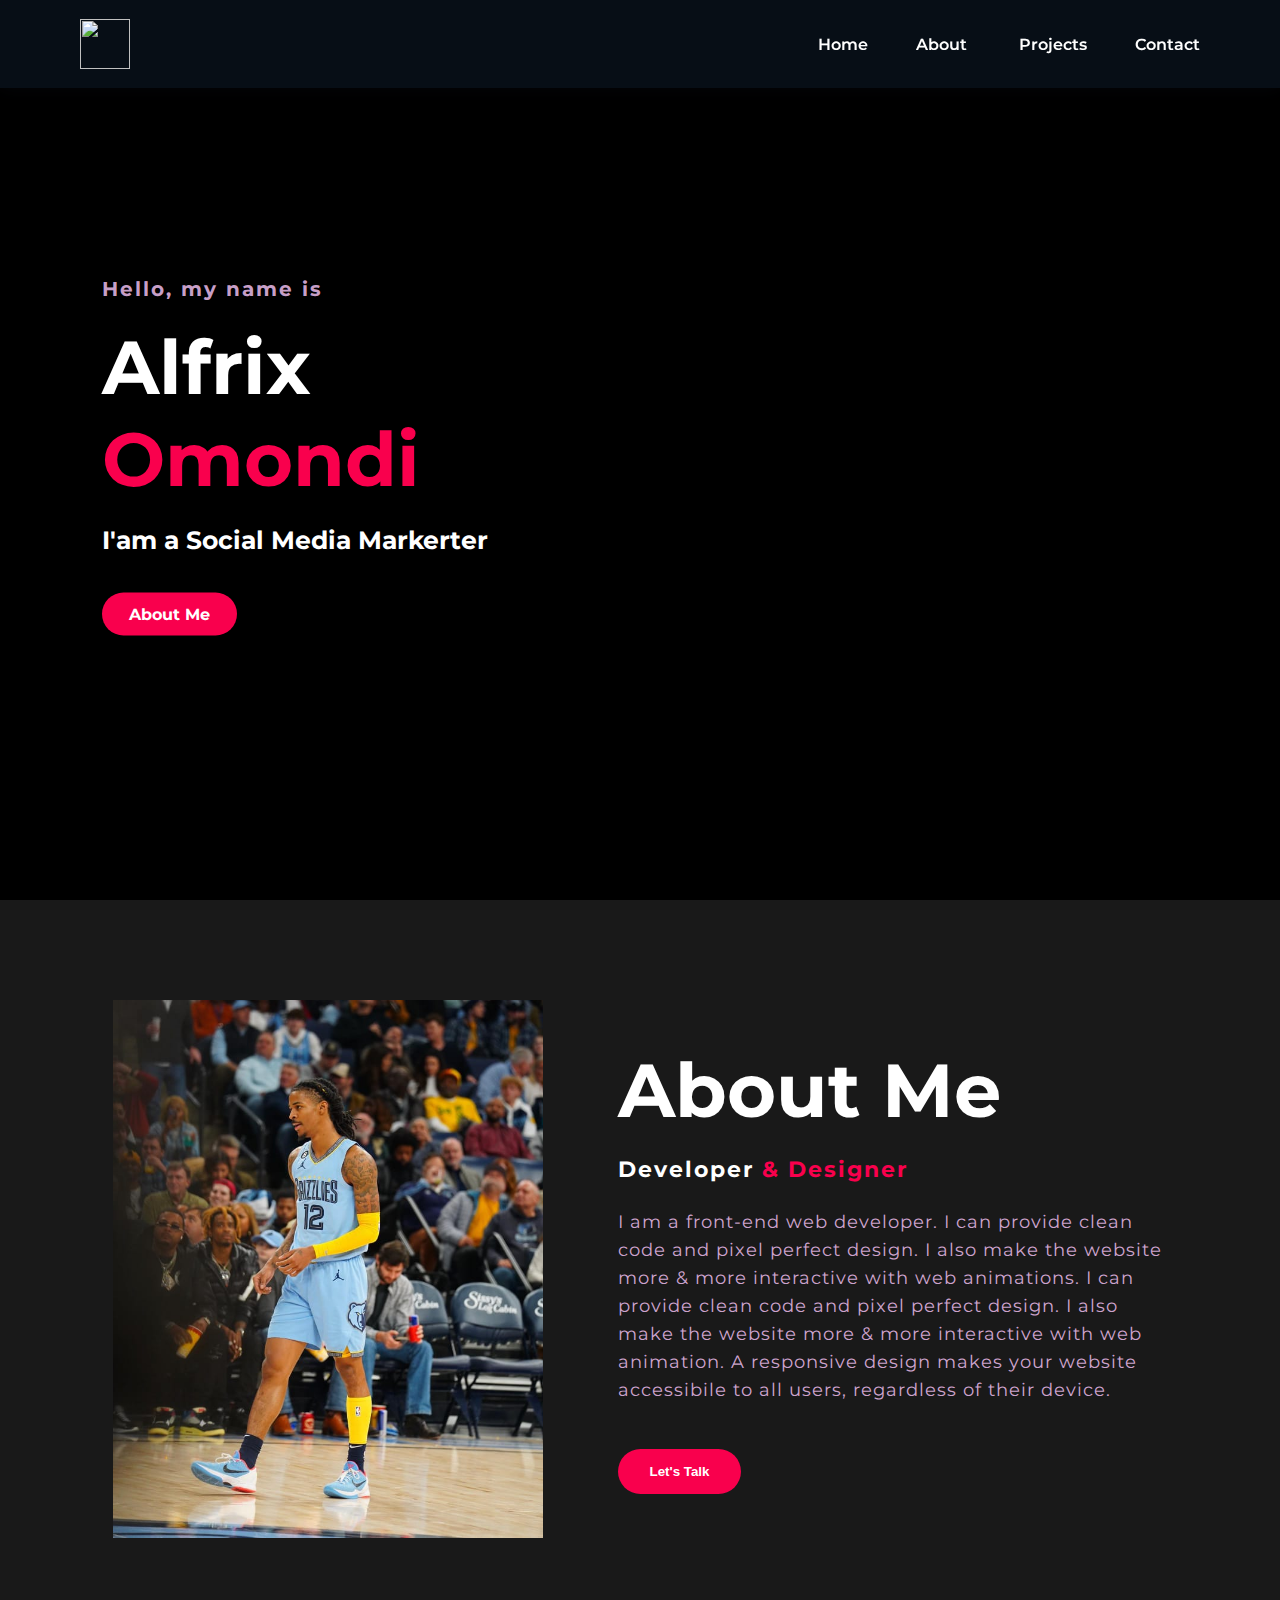
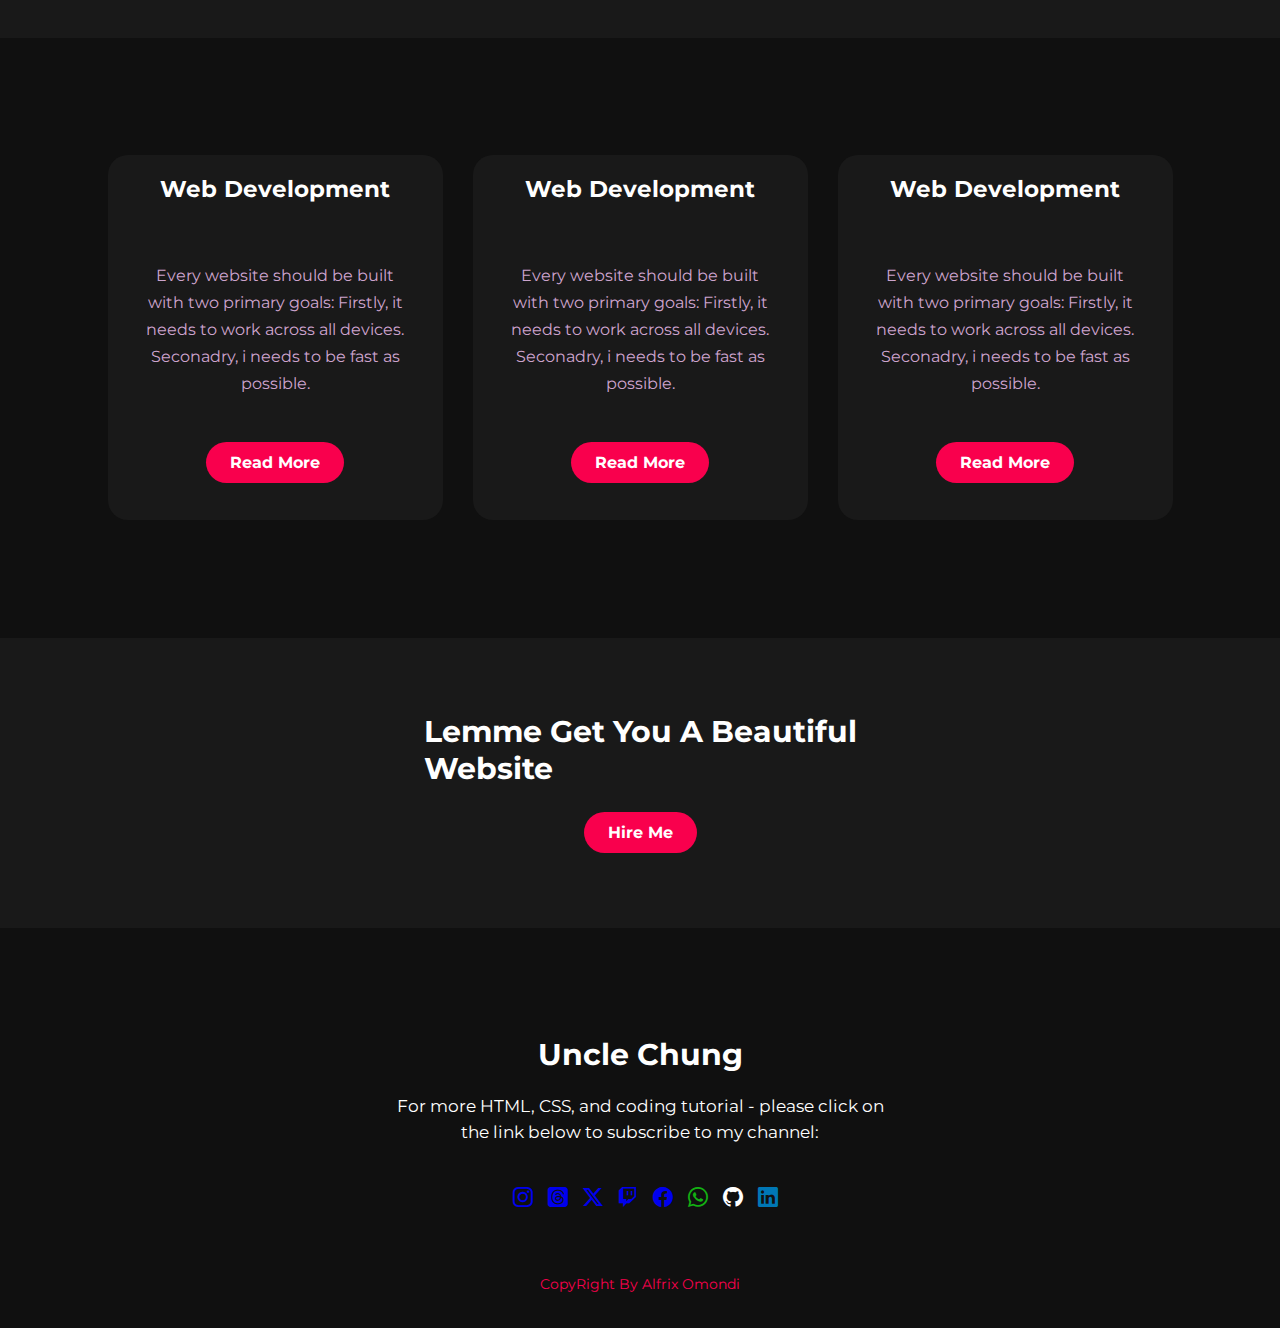
==== index.html @ 29973462 "upt" ====
<!DOCTYPE html>
<html lang="en">
<head>
    <meta charset="UTF-8">
    <meta name="viewport" content="width=device-width, initial-scale=1.0">
    <link rel="icon" type="image/pgn" href="logo2.png">
    <link href="https://cdn.jsdelivr.net/npm/remixicon@3.2.0/fonts/remixicon.css" rel="stylesheet">
    <link rel="stylesheet" href="https://cdn.jsdelivr.net/npm/bootstrap-icons@1.11.1/font/bootstrap-icons.css">
    <link rel="stylesheet" href="assets/css/styles.css">
    <link rel="stylesheet" href="style.css">
    <title>Document</title>
</head>
<body>
    <header class="header">

        <nav class="nav containers">
    
           <div class="nav__data">
              <a href="index.html" class="nav__logo">
                 <img class="logoimg" src="iconlogo.png">
              </a>
              <div class="nav__toggle" id="nav-toggle">
                 <i class="ri-menu-line nav__burger"></i>
                 <i class="ri-close-line nav__close"></i>
              </div>
           </div>
    
           <!--=============== NAV MENU ===============-->
           <div class="nav__menu" id="nav-menu">
              <ul class="nav__list">
                 <li><a href="index.html" class="nav__link">Home</a></li>
                 
                  
                 <!--=============== DROPDOWN 1 ===============-->
                 <li class="dropdown__item">
                    <div class="nav__link">About
                        <i class="ri-arrow-down-s-line dropdown__arrow"></i>
                    </div>
    
                    <ul class="dropdown__menu">
                       <li>
                          <a href="" class="dropdown__link">
                             <i class="ri-pie-chart-line"></i>Services
                          </a>                          
                       </li>
                       </li>
                    </ul>
                 </li>
                
                 <li><a href="project.html" class="nav__link">Projects</a></li>
                <li><a href="contact.html" class="nav__link">Contact</a></li>
              </ul>
           </div>
        </nav>
     </header>

        <div class="hero">
            <div class="content">
                <h4>Hello, my name is</h4>
                <h1>Alfrix<span>&nbsp;<br>Omondi</span></h1>
                <h3>I'am a Social Media Markerter</h3>
                <a href="services.html" class="btn">About Me</a>
            </div>
            </div>
        </div>
 
        <!----About Section Start---->
        <section class="about">
            <div class="main">
            <img src="img/KWTS0998.JPG" />
            <div class="about-text">
                <h2>About Me</h2>
                <h5>Developer <span>& Designer</span></h5>
                <p>
                I am a front-end web developer. I can provide clean code and pixel
                perfect design. I also make the website more & more interactive with
                web animations. I can provide clean code and pixel perfect design. I
                also make the website more & more interactive with web animation. A
                responsive design makes your website accessibile to all users,
                regardless of their device.
                </p>
                <button type="Button">Let's Talk</button>
            </div>
            </div>
        </section>


        <!----Service Section Start---->
    <div class="service">
      

        <div class="box">
          <div class="card">
            <h5>Web Development</h5>
            <br>
            <div class="pra">
              <p>
                Every website should be built with two primary goals: Firstly, it
                needs to work across all devices. Seconadry, i needs to be fast as
                possible.
              </p>
  
              <p style="text-align: center">
                <br>
                <a class="button" href="services.html">Read More</a>
              </p>
            </div>
          </div>
  
          <div class="card">
            <h5>Web Development</h5>
            <br>
            <div class="pra">
              <p>
                Every website should be built with two primary goals: Firstly, it
                needs to work across all devices. Seconadry, i needs to be fast as
                possible.
              </p>
  
              <p style="text-align: center">
                <br>
                <a class="button" href="#">Read More</a>
              </p>
            </div>
          </div>
          <div class="card">
            <h5>Web Development</h5>
            <br>
            <div class="pra">
              <p>
                Every website should be built with two primary goals: Firstly, it
                needs to work across all devices. Seconadry, i needs to be fast as
                possible.
              </p>
              
              <p style="text-align: center">
                <br>
                <a class="button" href="#">Read More</a>
              </p>
            </div>
          </div>
        </div>
      </div>
  
  
  
      <!------Contact Me Start------>
      <div class="contact-me">
        <p>Lemme Get You A Beautiful <br> Website</p>
        <a class="button-two" href="#">Hire Me</a>
      </div>
      
      <!------Footer Start------>
      <footer>
        <p> Uncle Chung</p>
        <p>For more HTML, CSS, and  coding tutorial - please click on the link below to
          subscribe to my channel:</p>
          <div class="social">
            <a class="all" href="http://www.instagram.com/tappy._"><i class="bi bi-instagram" style=""></i></a>
            &nbsp;
            <a class="all" href="http://www.instagram.com/tappy._"><i class="bi bi-threads-fill"></i></a>
            &nbsp;
            <a class="all" href="http://www.instagram.com/tappy._"><i class="bi bi-twitter-x"></i></a>
            &nbsp;
            <a class="all" href="http://www.instagram.com/tappy._"><i class="bi bi-twitch"></i></a>
              &nbsp;
            <a class="all" href="http://www.instagram.com/tappy._"><i class="bi bi-facebook"></i></a>
            &nbsp;
            <a class="all" href="http://www.instagram.com/tappy._"><i class="bi bi-whatsapp" style="color: #13b113;"></i></a>
            &nbsp;
            <a class="all" href="http://www.instagram.com/tappy._"><i class="bi bi-github" style="color: white;"></i></a>
            &nbsp;
            <a class="all" href="http://www.instagram.com/tappy._"><i class="bi bi-linkedin" style="color: #0077B5;"></i></a>          
          </div>
          <p class="end">CopyRight By Alfrix Omondi</p>
      </footer>
  
  
        <!--------------Move to top Button---------->
    <button onclick="topFunction()" id="back-to-top" class="back-to-top" title="Go to top"><i class="bi bi-arrow-up-circle-fill"></i></button>
  
  
  
  
  
  
  <!------------JavaScript for Toggle Menu---------->
  <script>
      var navLinks = document.getElementById("navLinks");
      function showmenu(){
        navLinks.style.right = "0";
      }
      function hidemenu(){
        navLinks.style.right = "-200px";
      }
    </script>
  
  
  <script>
    //Get the button
    var mybutton = document.getElementById("back-to-top");
  
    // When the user scrolls down 20px from the top of the document, show the button
    window.onscroll = function() {scrollFunction()};
  
    function scrollFunction() {
      if (document.body.scrollTop > 20 || document.documentElement.scrollTop > 20) {
        mybutton.classList.add("show");
      } else {
        mybutton.classList.remove("show");
      }
    }
  
    // When the user clicks on the button, scroll to the top of the document
    function topFunction() {
      document.body.scrollTop = 0;
      document.documentElement.scrollTop = 0;
    }
  </script>


        




      <!--=============== MAIN JS ===============-->

        <script src="assets/js/main.js"></script>
</body>
</html>
---- assets/css/styles.css ----
/*=============== GOOGLE FONTS ===============*/
@import url("https://fonts.googleapis.com/css2?family=Montserrat:wght@400;600&display=swap");

/*=============== VARIABLES CSS ===============*/
:root {
  --header-height: 3.5rem;

  /*========== Colors ==========*/
  /*Color mode HSL(hue, saturation, lightness)*/
  --black-color: #070e16;
  --black-color-light: hsla(200, 24%, 15%, 0.911);
  --black-color-lighten: #070e16;
  --white-color: #fff;
  --body-color: hsl(220, 100%, 97%);

  /*========== Font and typography ==========*/
  /*.5rem = 8px | 1rem = 16px ...*/
  --body-font: "Montserrat", sans-serif;
  --normal-font-size: 0.938rem;

  /*========== Font weight ==========*/
  --font-regular: 400;
  --font-semi-bold: 600;

  /*========== z index ==========*/
  --z-tooltip: 10;
  --z-fixed: 100;
}

/*========== Responsive typography ==========*/
@media screen and (min-width: 1024px) {
  :root {
    --normal-font-size: 1rem;
  }
}

/*=============== BASE ===============*/
* {
  box-sizing: border-box;
  padding: 0;
  margin: 0;
}

body {
  font-family: var(--body-font);
  font-size: var(--normal-font-size);
  background-color: var(--body-color);
}

ul {
  list-style: none;
  /* Color highlighting when pressed on mobile devices */
  /*-webkit-tap-highlight-color: transparent;*/
}

a {
  text-decoration: none;
}

/*=============== REUSABLE CSS CLASSES ===============*/
.containers {
  max-width: 1120px;
  margin-inline: 1.5rem;
}

/*=============== HEADER ===============*/
.header {
  position: fixed;
  top: 0;
  left: 0;
  width: 100%;
  background-color: var(--black-color);
  box-shadow: 0 2px 16px hsla(220, 32%, 8%, 0.3);
  z-index: var(--z-fixed);
}

/*=============== NAV ===============*/
.nav {
  height: var(--header-height);
}

.nav__logo,
.nav__burger,
.nav__close {
  color: var(--white-color);
}

.nav__data {
  height: 100%;
  display: flex;
  justify-content: space-between;
  align-items: center;
}

.nav__logo {
  display: inline-flex;
  align-items: center;
  column-gap: 0.25rem;
  font-weight: var(--font-semi-bold);

  /* Color highlighting when pressed on mobile devices */
  -webkit-tap-highlight-color: transparent;
}

.nav__logo .logoimg {
  font-weight: initial;
  height: 50px;
  width: 50px;
}

.nav__toggle {
  position: relative;
  width: 32px;
  height: 32px;
}

.nav__burger,
.nav__close {
  position: absolute;
  width: max-content;
  height: max-content;
  inset: 0;
  margin: auto;
  font-size: 1.25rem;
  cursor: pointer;
  transition: opacity 0.1s, transform 0.4s;
}

.nav__close {
  opacity: 0;
}

/* Navigation for mobile devices */
@media screen and (max-width: 1118px) {
  .nav__menu {
    position: absolute;
    right: 0;
    top: 2.5rem;
    width: 40%;
    height: auto;
    overflow: auto;
    pointer-events: none;
    opacity: 0;
    transition: top 0.4s, opacity 0.3s;
    background-color: #070e16;
    backdrop-filter: blur(200px);
    border-bottom-left-radius: 10px;
  }
  .nav__menu::-webkit-scrollbar {
    width: 0;
  }
  .nav__list {
    background-color: #070e16;
    backdrop-filter: blur(1px);
    padding-top: 1rem;
  }
}

.nav__link {
  color: var(--white-color);
  font-weight: var(--font-semi-bold);
  padding: 1.25rem 1.5rem;
  display: flex;
  justify-content: space-between;
  align-items: center;
  transition: background-color 0.3s;
}

.nav__link:hover {
  background-color: hsl(220, 24%, 15%);
}

/* Show menu */
.show-menu {
  opacity: 1;
  top: 3.5rem;
  pointer-events: initial;
}

/* Show icon */
.show-icon .nav__burger {
  opacity: 0;
  transform: rotate(90deg);
}
.show-icon .nav__close {
  opacity: 1;
  transform: rotate(90deg);
}

/*=============== DROPDOWN ===============*/
.dropdown__item {
  cursor: pointer;
}

.dropdown__arrow {
  font-size: 1.25rem;
  font-weight: initial;
  transition: transform 0.4s;
}

.dropdown__link,
.dropdown__sublink {
  padding: 1.25rem 1.25rem 1.25rem 2.5rem;
  color: var(--white-color);
  background-color: var(--black-color-light);
  display: flex;
  align-items: center;
  column-gap: 0.5rem;
  font-weight: var(--font-semi-bold);
  transition: background-color 0.3s;
}

.dropdown__link i,
.dropdown__sublink i {
  font-size: 1.25rem;
  font-weight: initial;
}

.dropdown__link:hover,
.dropdown__sublink:hover {
  background-color: var(--black-color);
}

.dropdown__menu,
.dropdown__submenu {
  max-height: 0;
  overflow: hidden;
  transition: max-height 0.4s ease-out;
}

/* Show dropdown menu & submenu */
.dropdown__item:hover .dropdown__menu,
.dropdown__subitem:hover > .dropdown__submenu {
  max-height: 1000px;
  transition: max-height 0.4s ease-in;
}

/* Rotate dropdown icon */
.dropdown__item:hover .dropdown__arrow {
  transform: rotate(180deg);
}

/*=============== DROPDOWN SUBMENU ===============*/
.dropdown__add {
  margin-left: auto;
}

.dropdown__sublink {
  background-color: var(--black-color-lighten);
}

/*=============== BREAKPOINTS ===============*/
/* For small devices */
@media screen and (max-width: 340px) {
  .containers {
    margin-inline: 1rem;
  }

  .nav__link {
    padding-inline: 1rem;
    filter: blur(5px);
  }
}

/* For large devices */
@media screen and (min-width: 1118px) {
  .containers {
    margin-inline: auto;
  }

  .nav {
    height: calc(var(--header-height) + 2rem);
    display: flex;
    justify-content: space-between;
  }
  .nav__toggle {
    display: none;
  }
  .nav__list {
    height: 100%;
    display: flex;
    column-gap: 3rem;
  }
  .nav__link {
    height: 100%;
    padding: 0;
    justify-content: initial;
    column-gap: 0.25rem;
  }
  .nav__link:hover {
    background-color: transparent;
  }

  .dropdown__item,
  .dropdown__subitem {
    position: relative;
  }

  .dropdown__menu,
  .dropdown__submenu {
    max-height: initial;
    overflow: initial;
    position: absolute;
    left: 0;
    top: 6rem;
    opacity: 0;
    pointer-events: none;
    transition: opacity 0.3s, top 0.3s;
  }

  .dropdown__link,
  .dropdown__sublink {
    padding-inline: 1rem 3.5rem;
  }

  .dropdown__subitem .dropdown__link {
    padding-inline: 1rem;
  }

  .dropdown__submenu {
    position: absolute;
    left: 100%;
    top: 0.5rem;
  }

  /* Show dropdown menu */
  .dropdown__item:hover .dropdown__menu {
    opacity: 1;
    top: 5.5rem;
    pointer-events: initial;
    transition: top 0.3s;
  }

  /* Show dropdown submenu */
  .dropdown__subitem:hover > .dropdown__submenu {
    opacity: 1;
    top: 0;
    pointer-events: initial;
    transition: top 0.3s;
  }
}
---- style.css ----
html {
    background-color: #000000;
  }
  
  .hero {
    height: 100vh;
    width: 100%;
    background-color: #000;
    background-image: url();
    background-size: cover;
    background-position: center;
  }
  
  
  span {
    color: #f9004d;
  }
  
  .sub-header .school-nm {
    font-size: 22px;
  }
  
  .btn {
    background-color: #f9004d;
    color: white;
    text-decoration: none;
    border: 2px solid transparent;
    font-weight: bold;
    padding: 10px 25px;
    border-radius: 30px;
    transition: transform 0.4s;
  }
  .btn:hover {
    transform: scale(1.2);
  }
  
  .content {
    position: absolute;
    top: 50%;
    left: 8%;
    transform: translateY(-50%);
  }
  .content h1 {
    color: white;
    margin: 20px 0px 20px;
    font-size: 75px;
  }
  
  .content h3 {
    color: white;
    font-size: 25px;
    margin-bottom: 50px;
  }
  
  .content h4 {
    color: #fcfc;
    letter-spacing: 2px;
    font-size: 20px;
  }
  
  .about {
    width: 100%;
    padding: 100px 0px;
    background-color: #191919;
  }
  
  .about img {
    height: auto;
    width: 430px;
  }
  
  .about-text {
    width: 550px;
  }
  
  .main {
    width: 1130px;
    max-width: 95%;
    margin: 0 auto;
    display: flex;
    align-items: center;
    justify-content: space-around;
  }
  
  .about-text h2 {
    color: white;
    font-size: 75px;
    text-transform: capitalize;
    margin-bottom: 20px;
  }
  
  .about-text h5 {
    color: white;
    letter-spacing: 2px;
    font-size: 22px;
    margin-bottom: 25px;
    text-transform: capitalize;
  }
  
  .about-text p {
    color: #fcfc;
    letter-spacing: 1px;
    line-height: 28px;
    font-size: 18px;
    margin-bottom: 45px;
  }
  
  button {
    background-color: #f9004d;
    color: white;
    text-decoration: none;
    border: 2px solid transparent;
    font-weight: bold;
    padding: 13px 30px;
    border-radius: 30px;
    transition: 0.4s;
    cursor: pointer;
  }
  
  button:hover {
    background-color: transparent;
    border: 2px solid #f9004d;
    cursor: pointer;
  }
  
  .service {
    background-color: #101010;
    width: 100%;
    padding: 100px 0px;
  }
  
  .title h2 {
    color: white;
    font-size: 57px;
    width: 1130px;
    margin: 30px auto;
    text-align: center;
  }
  
  .box {
    display: flex;
    justify-content: center;
    align-items: center;
    min-height: 400px;
  }
  
  .card {
    height: 365px;
    width: 335px;
    padding: 20px 35px;
    background: #191919;
    border-radius: 20px;
    margin: 15px;
    position: relative;
    overflow: hidden;
    text-align: center;
  }
  
  .card i {
    font-size: 50px;
    display: block;
    text-align: center;
    margin: 25px 0px;
    color: #f9004d;
  }
  
  h5 {
    color: white;
    font-size: 23px;
    margin-bottom: 15px;
  }
  
  .pra p {
    color: #fcfc;
    font-size: 16px;
    line-height: 27px;
    margin-top: 25px;
  }
  
  .card .button {
    background-color: #f9004d;
    color: white;
    text-decoration: none;
    border: 2px solid transparent;
    font-weight: bold;
    padding: 9px 22px;
    border-radius: 30px;
    transition: 0.4s;
    cursor: pointer;
  }
  
  .card .button:hover {
    background-color: transparent;
    border: 2px solid #f9004d;
    cursor: pointer;
  }
  
  .contact-me {
    width: 100%;
    height: 290px;
    background: #191919;
    display: flex;
    align-items: center;
    flex-direction: column;
    justify-content: center;
  }
  
  .contact-me p {
    color: white;
    font-size: 30px;
    font-weight: bold;
    margin-bottom: 25px;
  }
  
  .contact-me .button-two {
    background-color: #f9004d;
    color: white;
    text-decoration: none;
    border: 2px solid transparent;
    font-weight: bold;
    padding: 9px 22px;
    border-radius: 30px;
    transition: 0.4s;
    cursor: pointer;
  }
  
  .contact-me .button-two:hover {
    background-color: transparent;
    border: 2px solid #f9004d;
    cursor: pointer;
  }
  
  footer {
    position: relative;
    width: 100%;
    height: 400px;
    background: #101010;
    display: flex;
    flex-direction: column;
    align-items: center;
    justify-content: center;
  }
  
  footer p:nth-child(1) {
    font-size: 30px;
    color: white;
    margin-bottom: 20px;
    font-weight: bold;
  }
  
  footer p:nth-child(2) {
    color: white;
    font-size: 17px;
    width: 500px;
    text-align: center;
    line-height: 26px;
    margin-bottom: 30px;
  }
  
  .social {
    display: flex;
    height: 45px;
    display: flex;
    align-items: center;
    font-size: 20px;
  }
  
  .social a {
    margin-left: 10px;
  }
  
  all {
    margin: 22px 10px;
    display: flex;
    align-items: center;
    justify-content: space-between;
    padding-top: 45px;
    padding-left: 8%;
    padding-right: 8%;
    right: 300px;
  }
  .end {
    position: absolute;
    color: #f9004d;
    bottom: 35px;
    font-size: 14px;
  }
  
  .social all {
    gap: 2px;
  }

  .social .bi bi-instagram{
    color: #f96234;
  }

  .social .bi bi-whatsapp{
    color: #13b113;
  }

  .social .bi bi-linkein{
    color: #0077B5;
  }
  
  /*-----------Contact Us----------*/
  .location {
    width: 80%;
    margin: auto;
    padding: 80px 0;
  }
  
  .location iframe {
    width: 100%;
    padding-top: 50px;
  }
  
  .contact-us {
    width: 80%;
    margin: auto;
  }
  
  .contact-col {
    flex-basis: 48%;
    margin-bottom: 30px;
  }
  
  .contact-col div {
    display: flex;
    align-items: center;
    margin-bottom: 40px;
  }
  
  
  
  .contact-col  div span p {
    padding: 0;
    color: #000000;
  }
  
  .contact-col div h5 {
    font-size: 15px;
    margin-bottom: 5px;
    color: black;
    font-weight: 550;
    text-decoration: underline;
  }
  
  .contact-col input,
  .contact-col textarea {
    width: 100%;
    padding: 15px;
    margin-bottom: 17px;
    outline: none;
    border: 1px solid #2c2b2b;
    box-sizing: border-box;
  }
  
  .back-to-top {
    display: none;
  }

  /*-----------------------------Get In Touch--------------------------*/
.contact-container {
    height: 100vh;
    display: flex;
    align-items: center;
    justify-content: space-evenly;
  }
  
  .contact-left {
    display: flex;
    flex-direction: column;
    align-items: center;
    gap: 20px;
    border: 2px solid #0000006e;
    padding: 40px;
    border-radius: 25px;
  }
  
  .contact-left-title h2 {
    font-weight: 600;
    color: #a363aa;
    font-size: 18px;
    margin-bottom: 5px;
  }
  
  .contact-left-title hr {
    border: none;
    width: 180px;
    height: 2px;
    background: #a363aa;
    border-radius: 10px;
    margin-bottom: 20px;
  }
  
  .contact-inputs {
    width: 700px;
    height: 50px;
    border: none;
    outline: none;
    padding-left: 25px;
    font-weight: 600;
    border-radius: 50px;
    color: #2c2c2c;
    font-weight: 400;
  }
  
  .contact-left textarea {
    height: 140px;
    padding-top: 20px;
    border-radius: 20px;
    font-size: 13px;
  }
  
  .contact-inputs:focus {
    border: 2px solid #ff994f;
  }
  
  .contact-inputs::placeholder {
    color: #646161;
  }
  
  .contact-left button {
    display: flex;
    align-items: center;
    padding: 7px 30px;
    font-size: 16px;
    font-weight: 500;
    color: #fff;
    gap: 10px;
    border: none;
    border-radius: 50px;
    background-color: #f9004d;
    cursor: pointer;
  }
  
  .contact-left button:hover {
    border: 1px solid #f44336;
    background: #ece7e600;
    transition: 0.5s;
    color: #000;
  }


  .app-container {
    padding-top: 100px;
    max-width: 800px;
    margin: 0 auto;
    padding: 20px;
    text-align: center;
}
.app-container p {
    font-size: 18px;
    color: #333;
    line-height: 1.6;
    margin-bottom: 20px;
}


  
  /*------------------------Responsive--------------------------------*/
  @media (max-width: 774px) {
    .nav-links ul li a {
      font-size: 17px;
      font-weight: 500;
      color: rgb(238, 155, 0);
    }
    .nav-links {
      position: fixed;
      background: rgb(247, 240, 240);
      height: auto;
      width: 200px;
      top: 0;
      right: -200px;
      text-align: left;
      z-index: 2;
      transition: 0.3s;
      border-radius: 40px;
      border-top-right-radius: 0;
    }
  
    nav .fa {
      display: block;
      color: #fff;
      margin: 10px;
      font-size: 0px;
      cursor: pointer;
      margin-left: 170px;
    }
  
    nav .faa {
      display: block;
      color: #000000;
      margin: 10px;
      font-size: 20px;
      cursor: pointer;
    }
  
    .nav-links ul {
      padding: 30px;
      padding-top: -1000px;
    }
  
    .nav-links ul li a {
      color: #000;
    }
    .nav-links ul li a:hover {
      text-decoration: underline;
      color: rgb(0, 0, 0);
    }
  
    .nav-links ul li::after {
      content: "";
      width: 0%;
      height: 2px;
      background: #ec7d14;
      display: block;
      margin: auto;
      transform-origin: right;
      transform: scaleX(0);
      transition: transform 0.8s;
    }
  
    .nav-links ul li i {
      color: #f9004d;
    }
  
    .sub-header i {
      visibility: visible;
      color: #fff;
    }
  
    .sub-header .fa {
      color: black;
      font-weight: 700;
    }
  
    .content {
      position: absolute;
      top: 50%;
      left: 2%;
      transform: translateY(-50%);
      margin-left: 30px;
    }
  
    h1 {
      color: white;
      margin: 10px 0px 20px;
      font-size: 75px;
    }
  
    .content h3 {
      color: white;
      font-size: 17px;
      margin-bottom: 50px;
    }
  
    h4 {
      color: #fcfc;
      letter-spacing: 2px;
      font-size: 20px;
    }
  
    .about {
      width: 100%;
      padding: 10px 0px;
      background-color: #191919;
    }
  
    .about img {
      height: auto;
      width: 290px;
    }
  
    .about-text {
      width: 350px;
    }
  
    .main {
      width: 100px;
      max-width: 95%;
      margin: 0 auto;
      display: flex;
      align-items: center;
      justify-content: space-around;
      flex-direction: column;
    }
  
    .about-text h2 {
      color: white;
      font-size: 75px;
      text-transform: capitalize;
      margin-bottom: 20px;
    }
  
    .about-text h5 {
      color: white;
      letter-spacing: 2px;
      font-size: 22px;
      margin-bottom: 25px;
      text-transform: capitalize;
    }
  
    .about-text p {
      color: #fcfc;
      letter-spacing: 1px;
      line-height: 28px;
      font-size: 14px;
      margin-bottom: 45px;
    }
  
    .about-text button {
      padding: 10px 10px;
      width: 100px;
    }
  
    button {
      background-color: #f9004d;
      color: white;
      text-decoration: none;
      border: 2px solid transparent;
      font-weight: bold;
      padding: 5px 10px;
      border-radius: 30px;
      transition: 0.4s;
      cursor: pointer;
    }
  
    button:hover {
      background-color: transparent;
      border: 2px solid #f9004d;
      cursor: pointer;
    }
  
    .service {
      background-color: #101010;
      width: 100%;
      padding: 2px 0px;
    }
  
    .title h2 {
      color: white;
      font-size: 57px;
      width: 10px;
      margin: 30px auto;
      text-align: center;
    }
  
    .box {
      display: flex;
      justify-content: center;
      align-items: center;
      min-height: 400px;
      flex-direction: column;
    }
  
    .card {
      height: 365px;
      width: 230px;
      padding: 20px 35px;
      background: #191919;
      border-radius: 20px;
      margin: 10px;
      position: relative;
      overflow: hidden;
      text-align: center;
    }
  
    .card i {
      font-size: 50px;
      display: block;
      text-align: center;
      margin: 25px 0px;
      color: #f9004d;
    }
  
    h5 {
      color: white;
      font-size: 23px;
      margin-bottom: 10px;
    }
  
    .pra p {
      color: #fcfc;
      font-size: 16px;
      line-height: 27px;
      margin-top: 10px;
    }
  
    .card .button {
      background-color: #f9004d;
      color: white;
      text-decoration: none;
      border: 2px solid transparent;
      font-weight: bold;
      padding: 9px 22px;
      border-radius: 30px;
      transition: 0.4s;
      cursor: pointer;
    }
  
    .card .button:hover {
      background-color: transparent;
      border: 2px solid #f9004d;
      cursor: pointer;
    }
  
    .contact-me {
      width: 100%;
      height: 290px;
      background: #191919;
      display: flex;
      align-items: center;
      flex-direction: column;
    }
  
    .contact-me p {
      color: white;
      font-size: 24px;
      font-weight: bold;
      margin-bottom: 25px;
      margin-left: 10px;
      flex-direction: column;
    }
  
    .contact-me .button-two {
      background-color: #f9004d;
      color: white;
      text-decoration: none;
      border: 2px solid transparent;
      font-weight: bold;
      padding: 9px 22px;
      border-radius: 30px;
      transition: 0.4s;
      cursor: pointer;
    }
  
    .contact-me .button-two:hover {
      background-color: transparent;
      border: 2px solid #f9004d;
      cursor: pointer;
    }
  
    footer {
      position: relative;
      width: 100%;
      height: 400px;
      background: #101010;
      display: flex;
      flex-direction: column;
      align-items: center;
      justify-content: center;
    }
  
    footer p:nth-child(1) {
      font-size: 30px;
      color: white;
      margin-bottom: 20px;
      font-weight: bold;
    }
  
    footer p:nth-child(2) {
      color: white;
      font-size: 17px;
      width: 300px;
      text-align: center;
      line-height: 26px;
      margin-bottom: 30px;
    }
  
    .social {
      display: flex;
      height: 45px;
      display: flex;
      align-items: center;
      font-size: 20px;
    }
  
    .social a {
      display: flex;
      align-items: center;
      justify-content: space-between;
      padding-top: 45px;
      margin-bottom: 70px;
      right: 220px;
      cursor: pointer;
    }
  
    .end {
      position: absolute;
      color: #f9004d;
      bottom: 35px;
      font-size: 14px;
    }
  
    .social all {
      gap: 2px;
    }
  
    /*---------------Style the button--------------*/
    .back-to-top {
      display: none; /* Initially hidden */
      position: fixed; /* Fixed position */
      bottom: 33px; /* Distance from bottom */
      left: 12px; /* Distance from right */
      z-index: 99; /* Higher than other elements */
      border: none; /* Remove border */
      outline: none; /* Remove outline */
      background-color: #f9004d; /* Black background */
      color: #fff; /* White text */
      cursor: pointer; /* Pointer cursor */
      padding: 9px; /* Some padding */
      border-radius: 10px; /* Rounded corners */
      font-size: 13px; /* Increase font size */
      height: 30px;
      width: 20px;
    }
  
    /* Show the button when scrolling down (hide otherwise) */
    .show {
      display: block;
    }
  
    .back-to-top i {
      margin-left: -5px;
    }

    /*-----------------------------Get In Touch--------------------------*/
  .contact-container {
    margin-top: -50px;
    height: 100vh;
    display: flex;
    align-items: center;
    justify-content: space-evenly;
  }

  .contact-left {
    display: flex;
    flex-direction: column;
    align-items: center;
    gap: 20px;
    border: 2px solid #0000006e;
    padding: 40px;
    border-radius: 25px;
  }

  .contact-left-title h2 {
    font-weight: 600;
    color: #645d5d;
    font-size: 15px;
    margin-bottom: 5px;
  }

  .contact-left-title hr {
    border: none;
    width: 150px;
    height: 2px;
    background: #2c3244;
    border-radius: 10px;
    margin-bottom: 20px;
  }

  .contact-inputs {
    width: 300px;
    height: 50px;
    border: none;
    outline: none;
    padding-left: 25px;
    font-weight: 600;
    border-radius: 50px;
    color: #666;
  }

  .contact-left textarea {
    height: 140px;
    padding-top: 20px;
    border-radius: 20px;
    font-size: 13px;
  }

  .contact-inputs:focus {
    border: 2px solid hsl(220, 18%, 23%);
  }

  .contact-inputs::placeholder {
    color: #a9a9a9;
  }

  .contact-left button {
    display: flex;
    align-items: center;
    padding: 7px 30px;
    font-size: 16px;
    font-weight: 600;
    color: #fff;
    gap: 10px;
    border: none;
    border-radius: 50px;
    background-color: #f9004d;
    cursor: pointer;
  }

  .contact-left button:hover {
    border: 1px solid #f44336;
    background: #ece7e600;
    transition: 0.5s;
    color: #000;
  }


    .contact-getintouch {
    text-align: center;
    margin-top: 30px;
    font-size: 30px;
    margin-bottom: 20px;
    }

    .intouch-body {
    margin-top: 50px;
    }

    .intouch-title {
    font-size: 18px;
    font-weight: 700;
    font-family: "Segoe UI", Tahoma, Geneva, Verdana, sans-serif;
    margin-bottom: 10px;
    margin-top: 10px;
    }

    .intouch-content {
    font-size: 14px;
    margin-top: 10px;
    font-family: "Poppins", sans-serif;
    font-weight: 400;
    }
    .contact-col div h5 {
        font-size: 15px;
        margin-bottom: 5px;
        color: black;
        font-weight: 550;
        text-decoration: underline;
      }
}
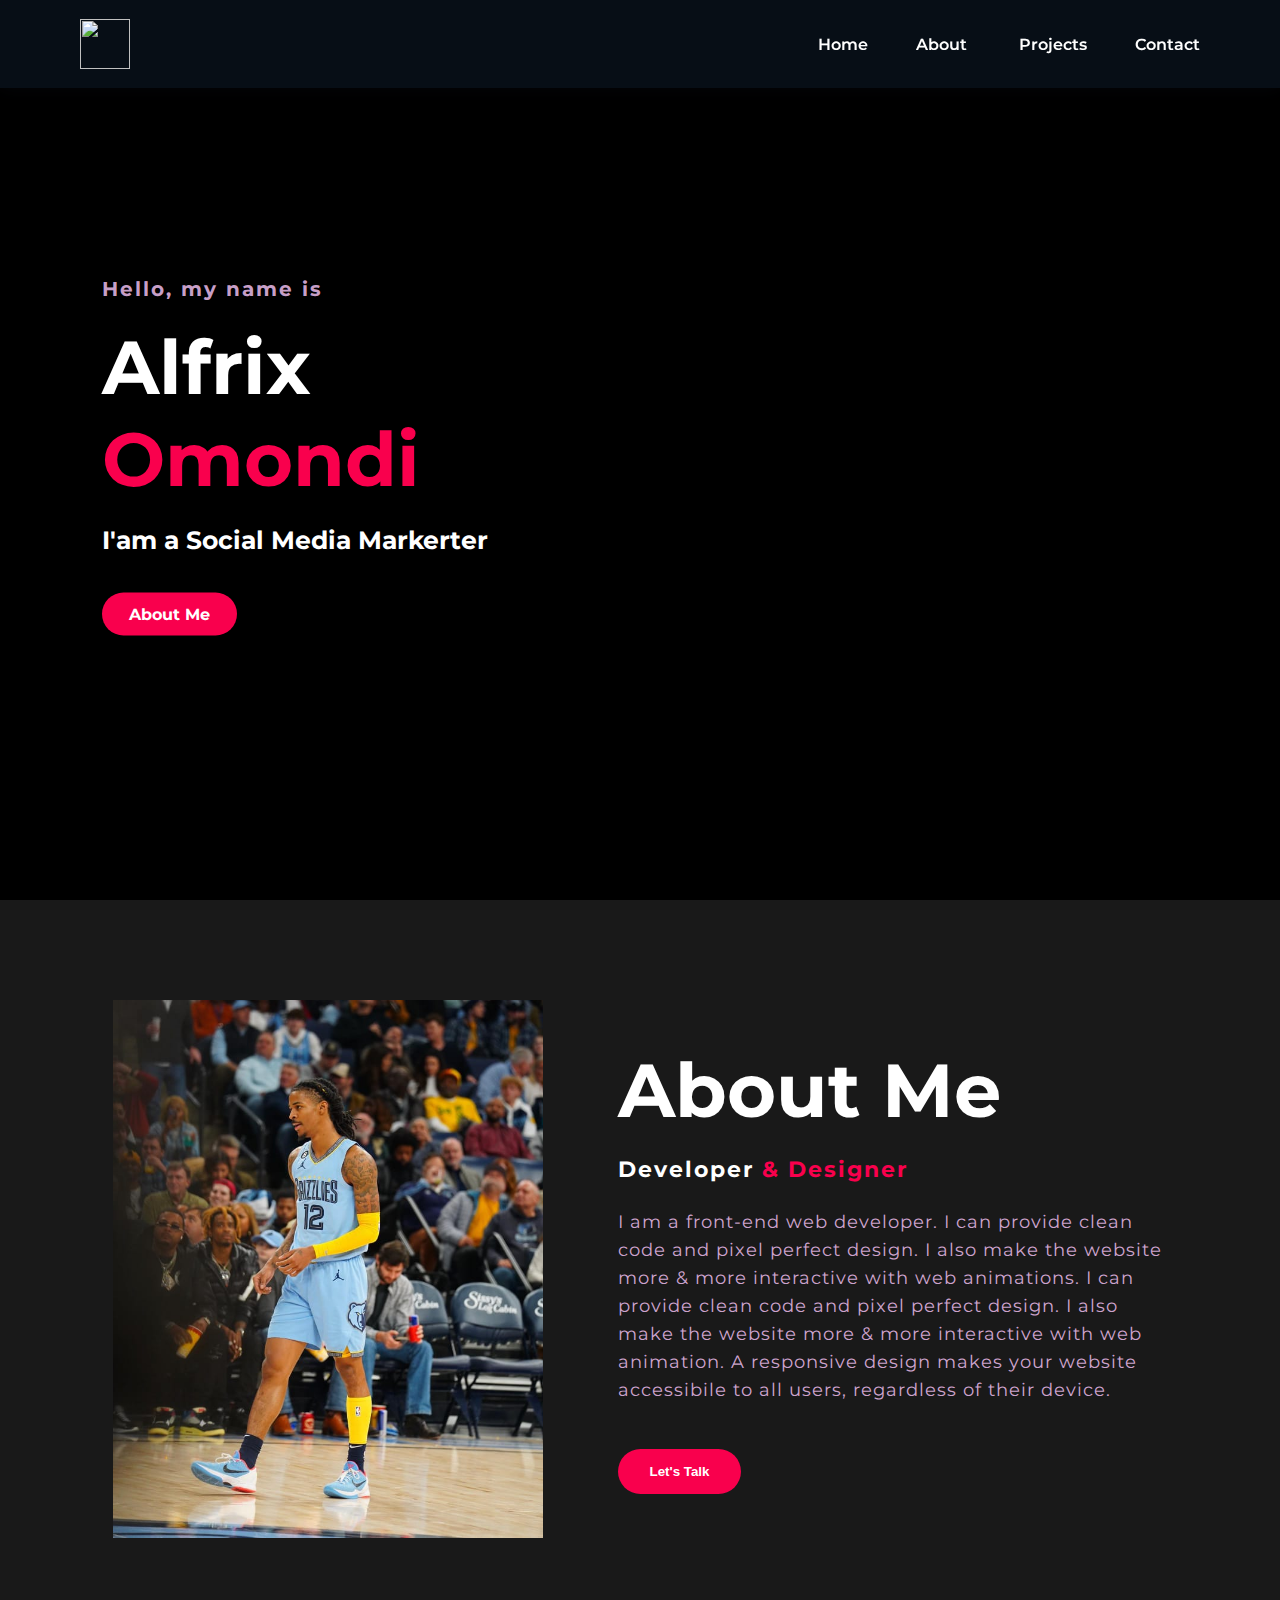
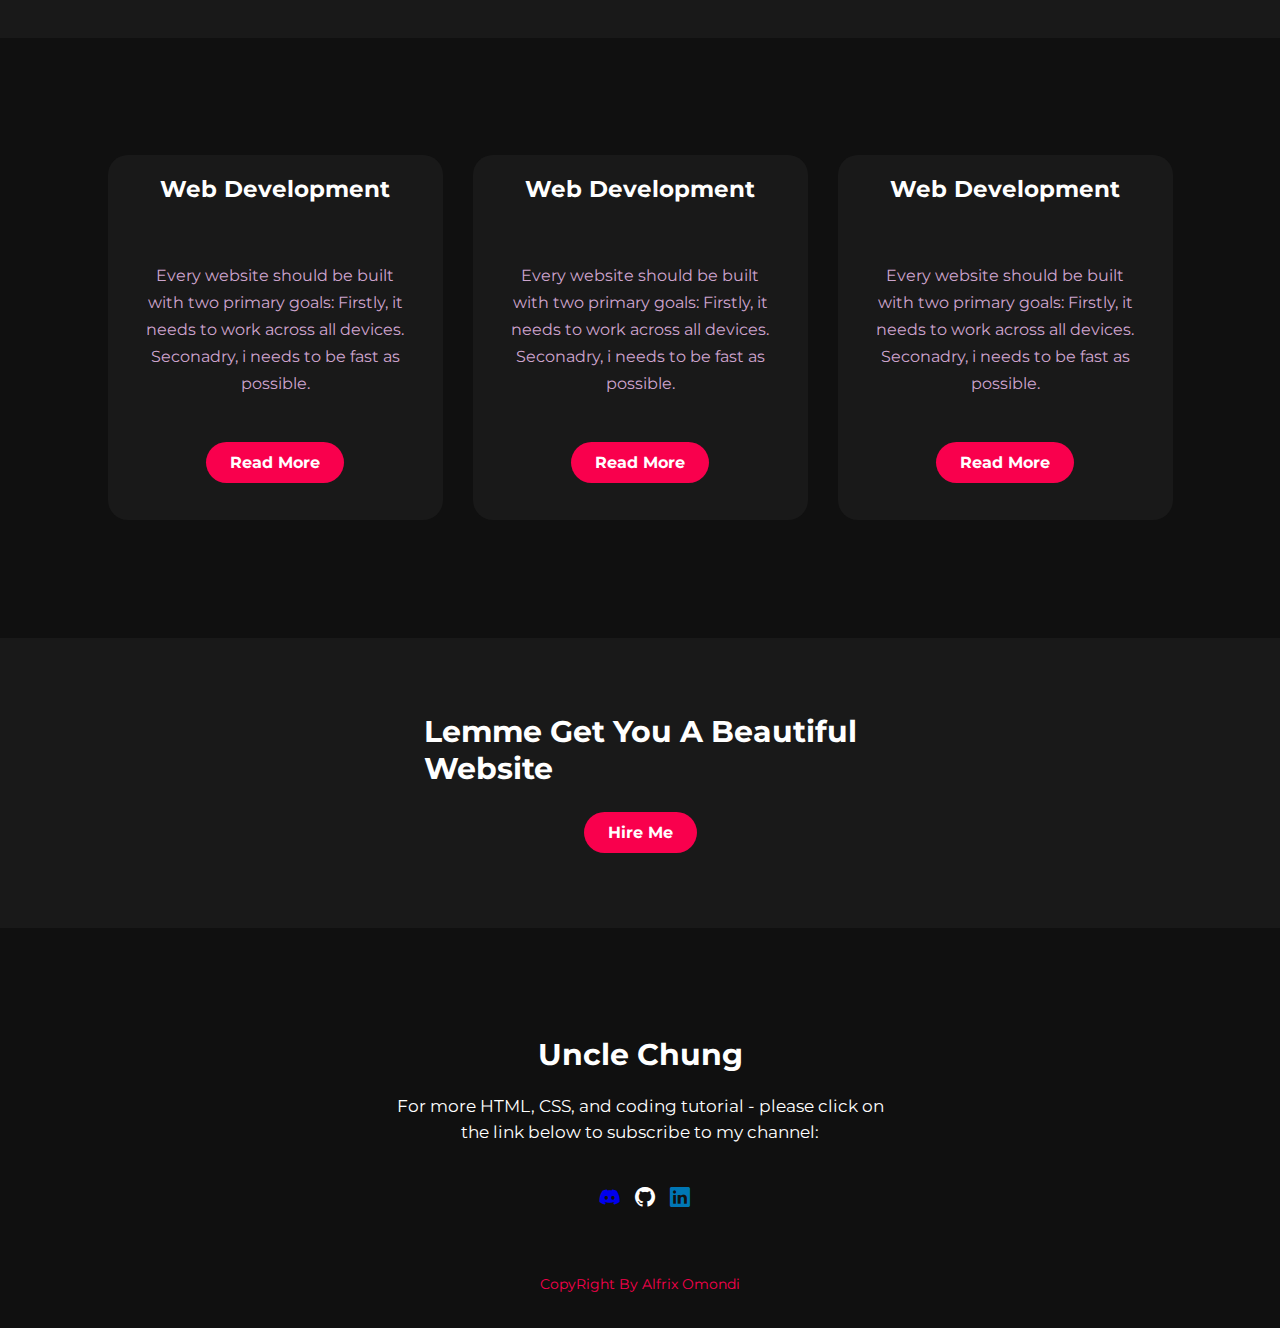
==== commit f32873ea: "upt" ====
--- a/index.html
+++ b/index.html
@@ -156,17 +156,7 @@
         <p>For more HTML, CSS, and  coding tutorial - please click on the link below to
           subscribe to my channel:</p>
           <div class="social">
-            <a class="all" href="http://www.instagram.com/tappy._"><i class="bi bi-instagram" style=""></i></a>
-            &nbsp;
-            <a class="all" href="http://www.instagram.com/tappy._"><i class="bi bi-threads-fill"></i></a>
-            &nbsp;
-            <a class="all" href="http://www.instagram.com/tappy._"><i class="bi bi-twitter-x"></i></a>
-            &nbsp;
-            <a class="all" href="http://www.instagram.com/tappy._"><i class="bi bi-twitch"></i></a>
-              &nbsp;
-            <a class="all" href="http://www.instagram.com/tappy._"><i class="bi bi-facebook"></i></a>
-            &nbsp;
-            <a class="all" href="http://www.instagram.com/tappy._"><i class="bi bi-whatsapp" style="color: #13b113;"></i></a>
+            <a class="all" href="http://www.instagram.com/tappy._"><i class="bi bi-discord" style=""></i></a>
             &nbsp;
             <a class="all" href="http://www.instagram.com/tappy._"><i class="bi bi-github" style="color: white;"></i></a>
             &nbsp;
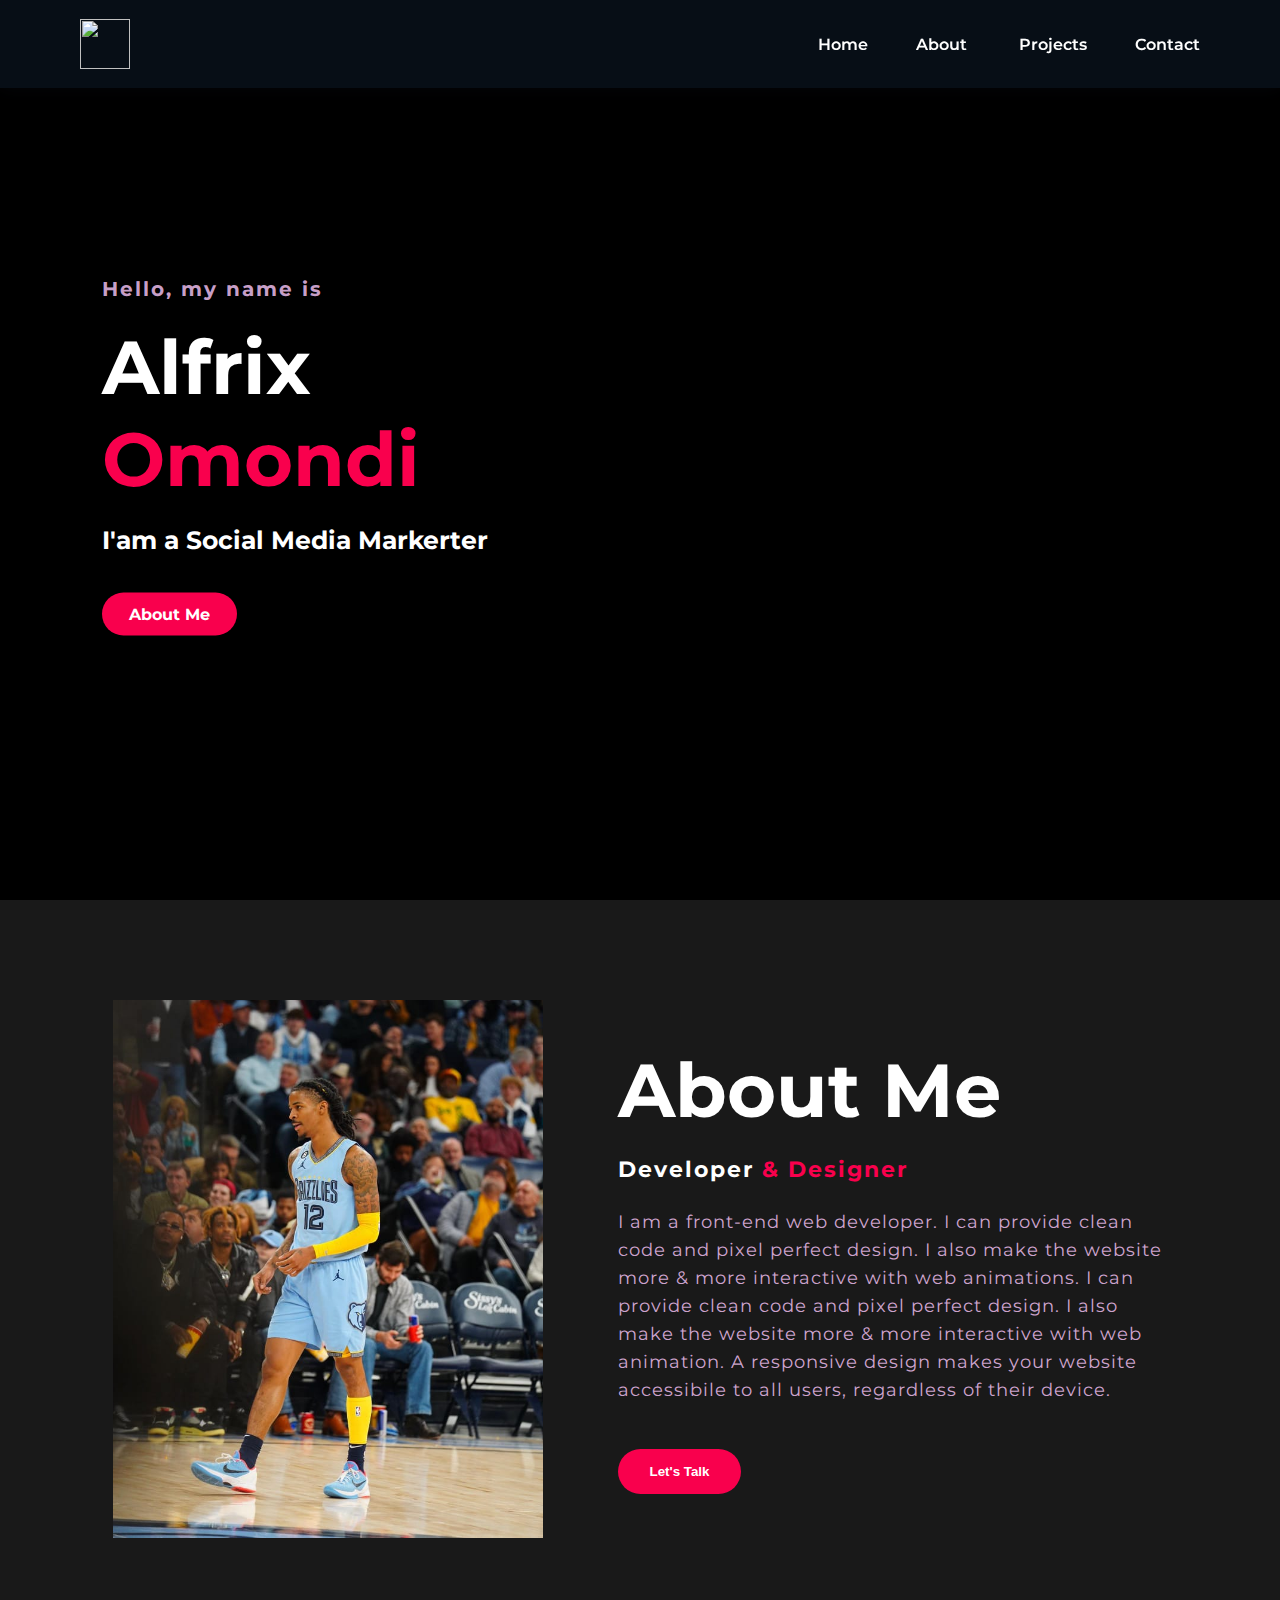
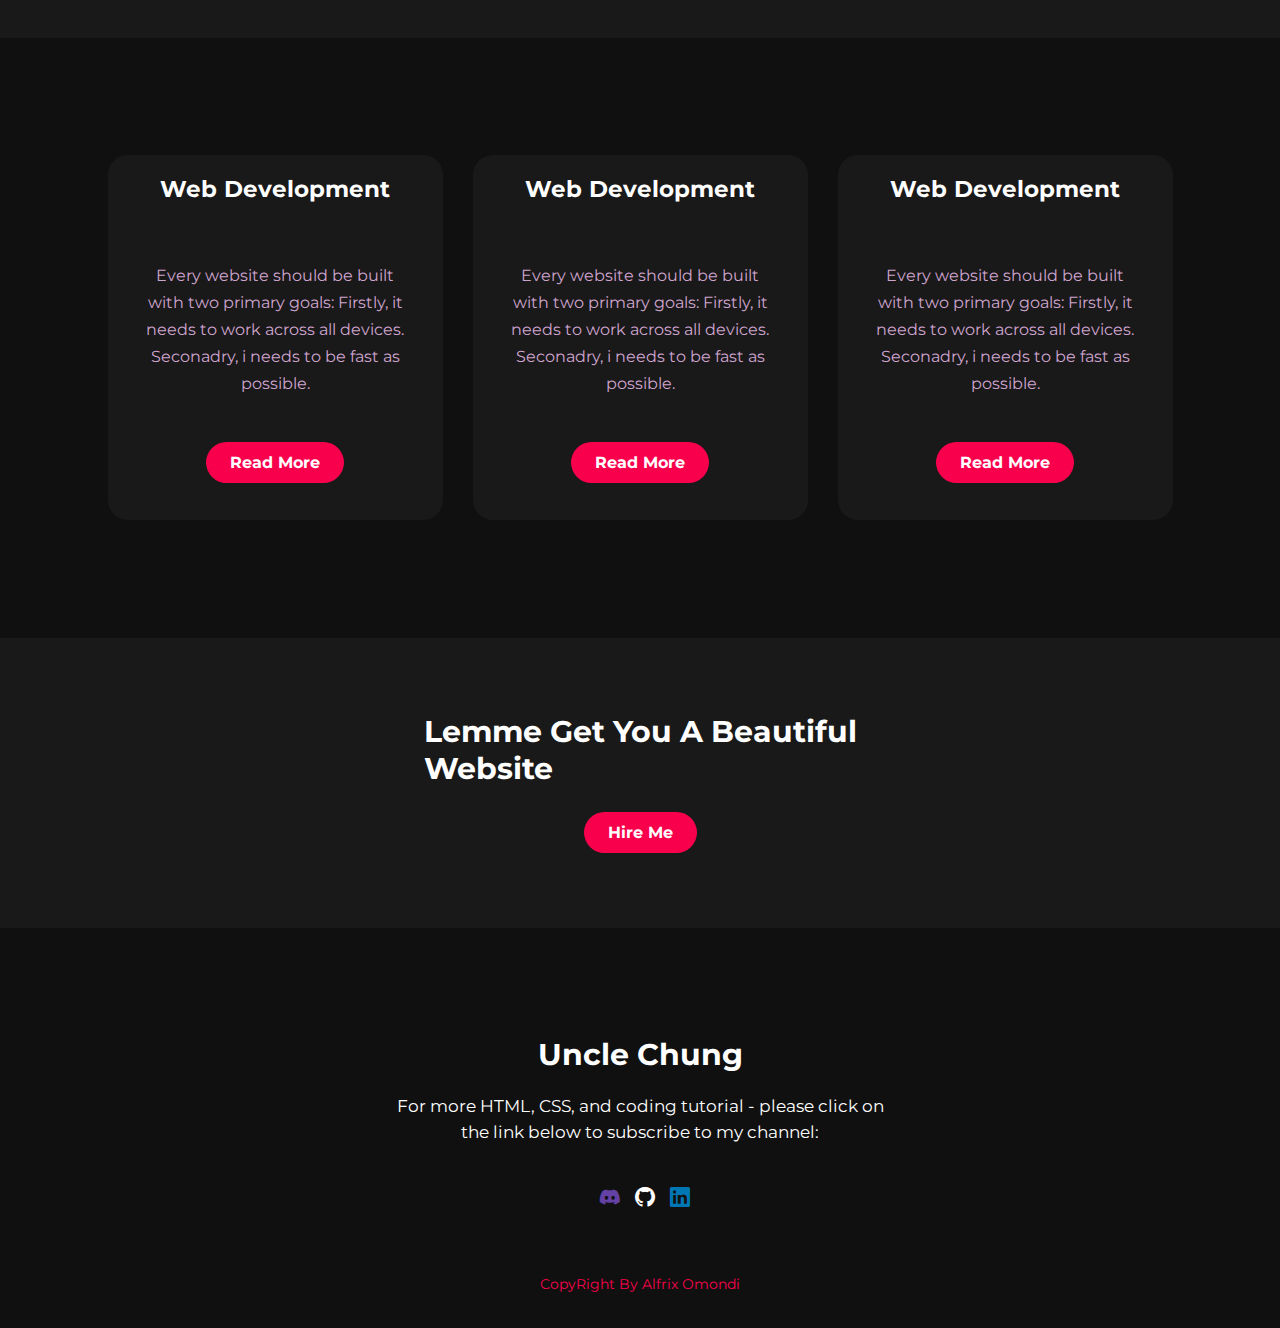
==== commit 8476d9d7: "upt" ====
--- a/index.html
+++ b/index.html
@@ -156,7 +156,7 @@
         <p>For more HTML, CSS, and  coding tutorial - please click on the link below to
           subscribe to my channel:</p>
           <div class="social">
-            <a class="all" href="http://www.instagram.com/tappy._"><i class="bi bi-discord" style=""></i></a>
+            <a class="all" href="http://www.instagram.com/tappy._"><i class="bi bi-discord" style="color: #6441a5;"></i></a>
             &nbsp;
             <a class="all" href="http://www.instagram.com/tappy._"><i class="bi bi-github" style="color: white;"></i></a>
             &nbsp;
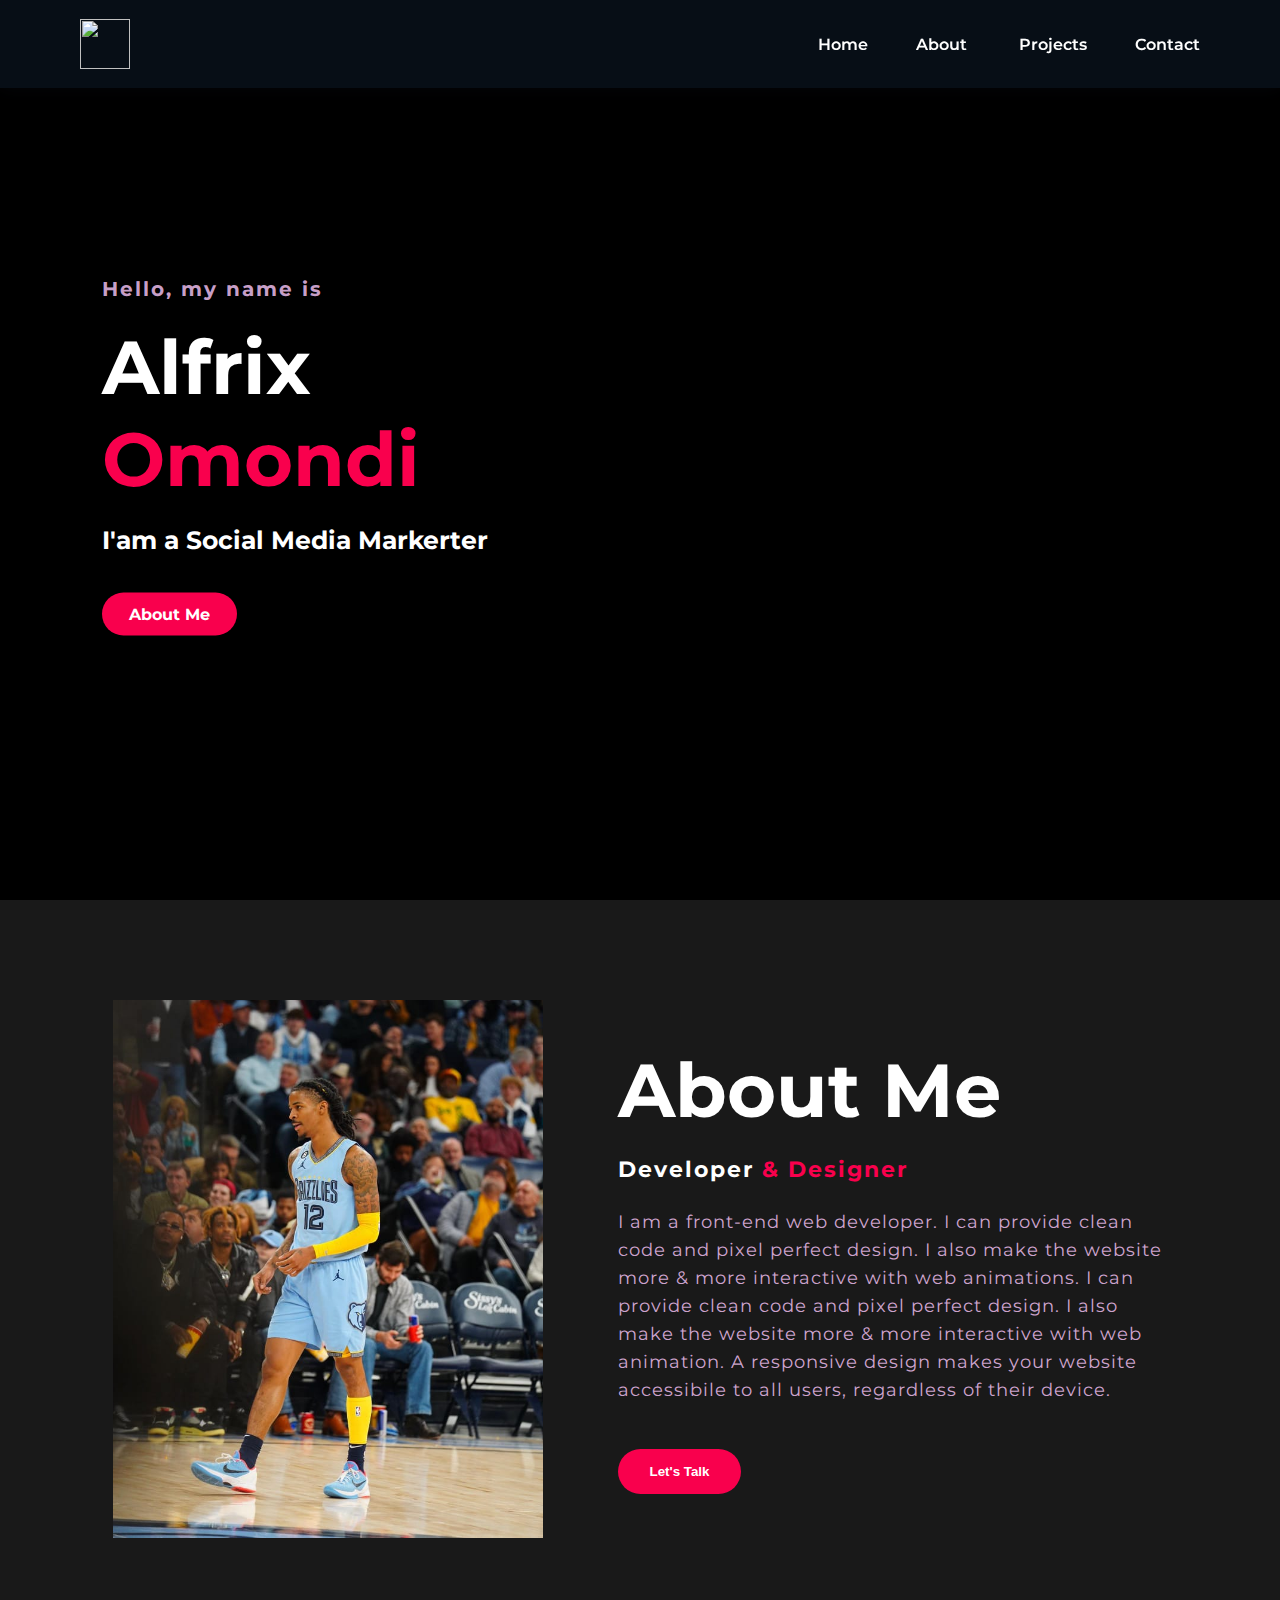
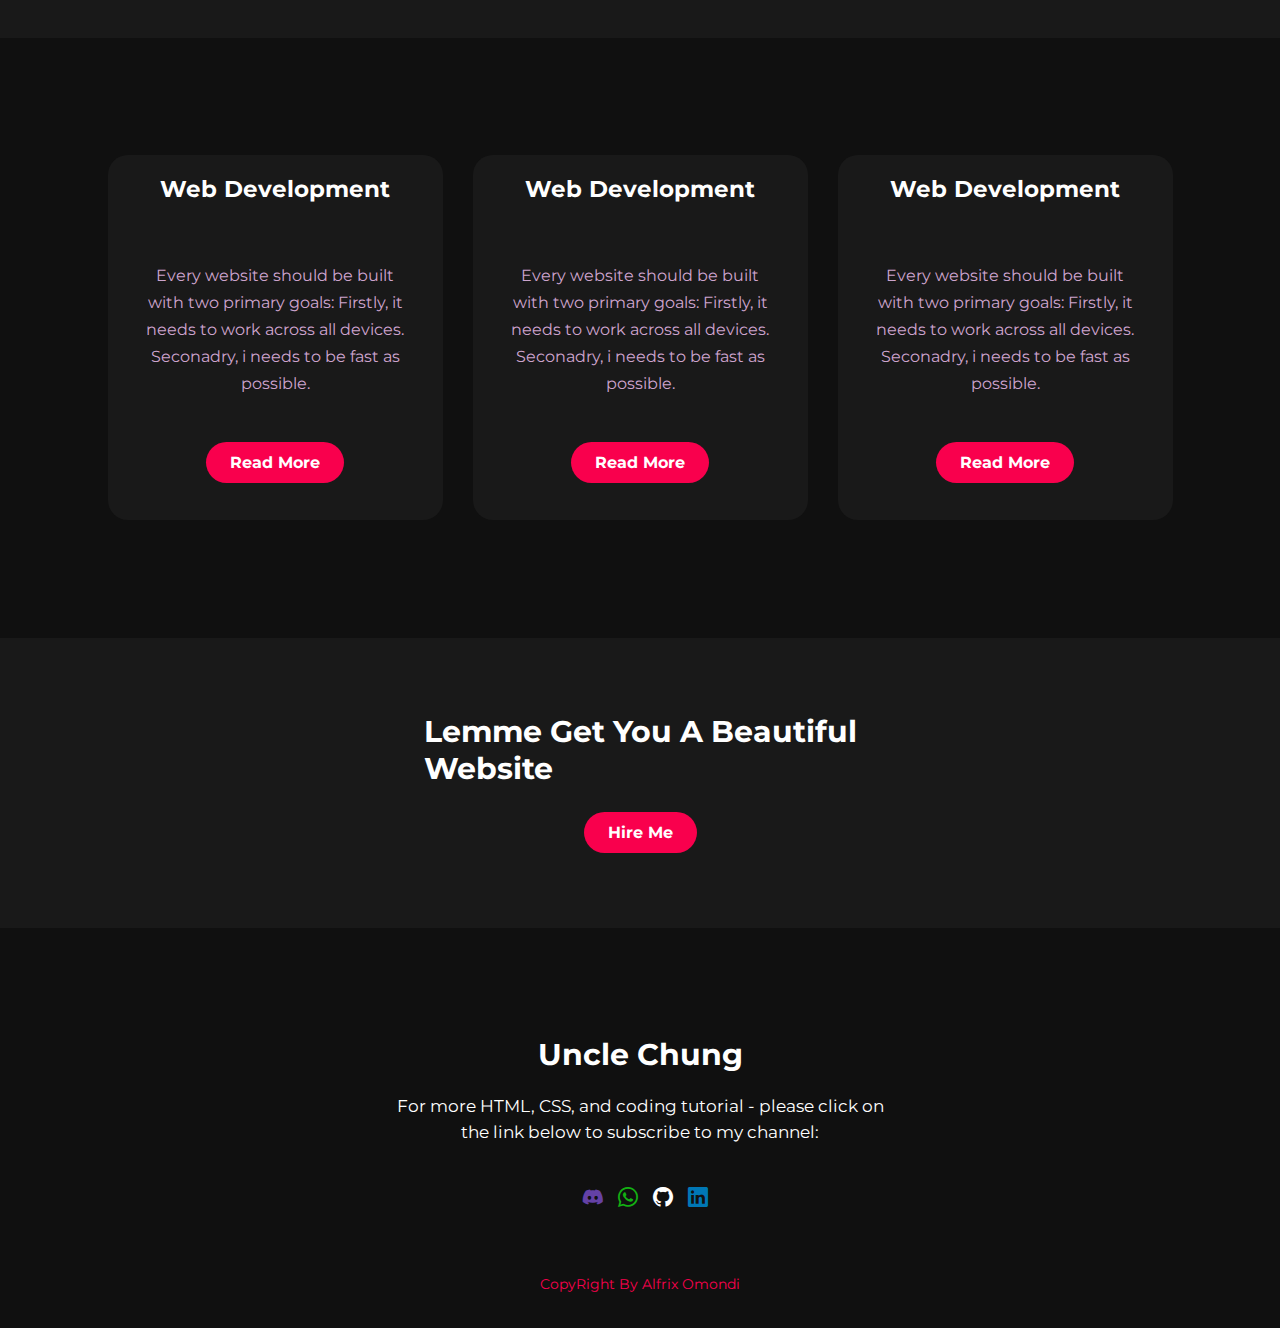
==== commit 1ed8a8c7: "upt" ====
--- a/index.html
+++ b/index.html
@@ -158,6 +158,8 @@
           <div class="social">
             <a class="all" href="http://www.instagram.com/tappy._"><i class="bi bi-discord" style="color: #6441a5;"></i></a>
             &nbsp;
+            <a class="all" href="http://www.instagram.com/tappy._"><i class="bi bi-whatsapp" style="color: #13b113;"></i></a>
+            &nbsp;
             <a class="all" href="http://www.instagram.com/tappy._"><i class="bi bi-github" style="color: white;"></i></a>
             &nbsp;
             <a class="all" href="http://www.instagram.com/tappy._"><i class="bi bi-linkedin" style="color: #0077B5;"></i></a>          
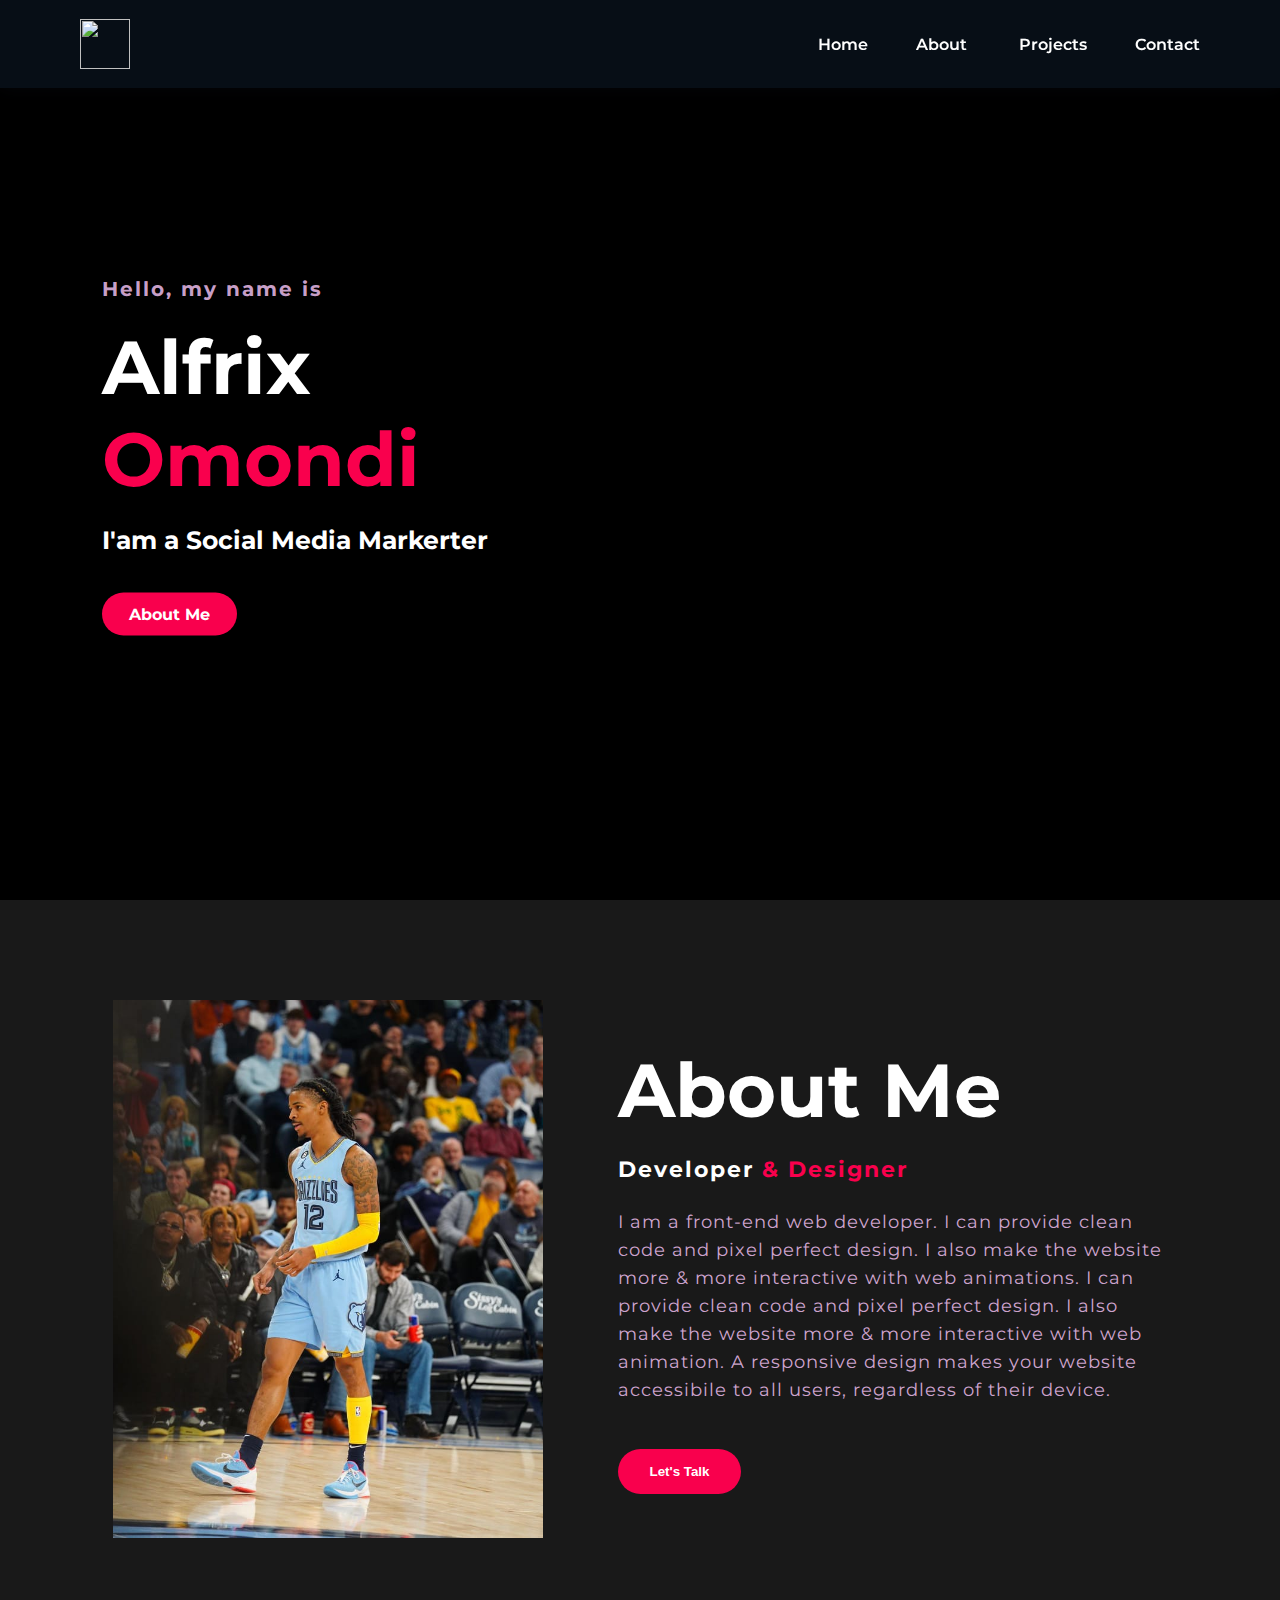
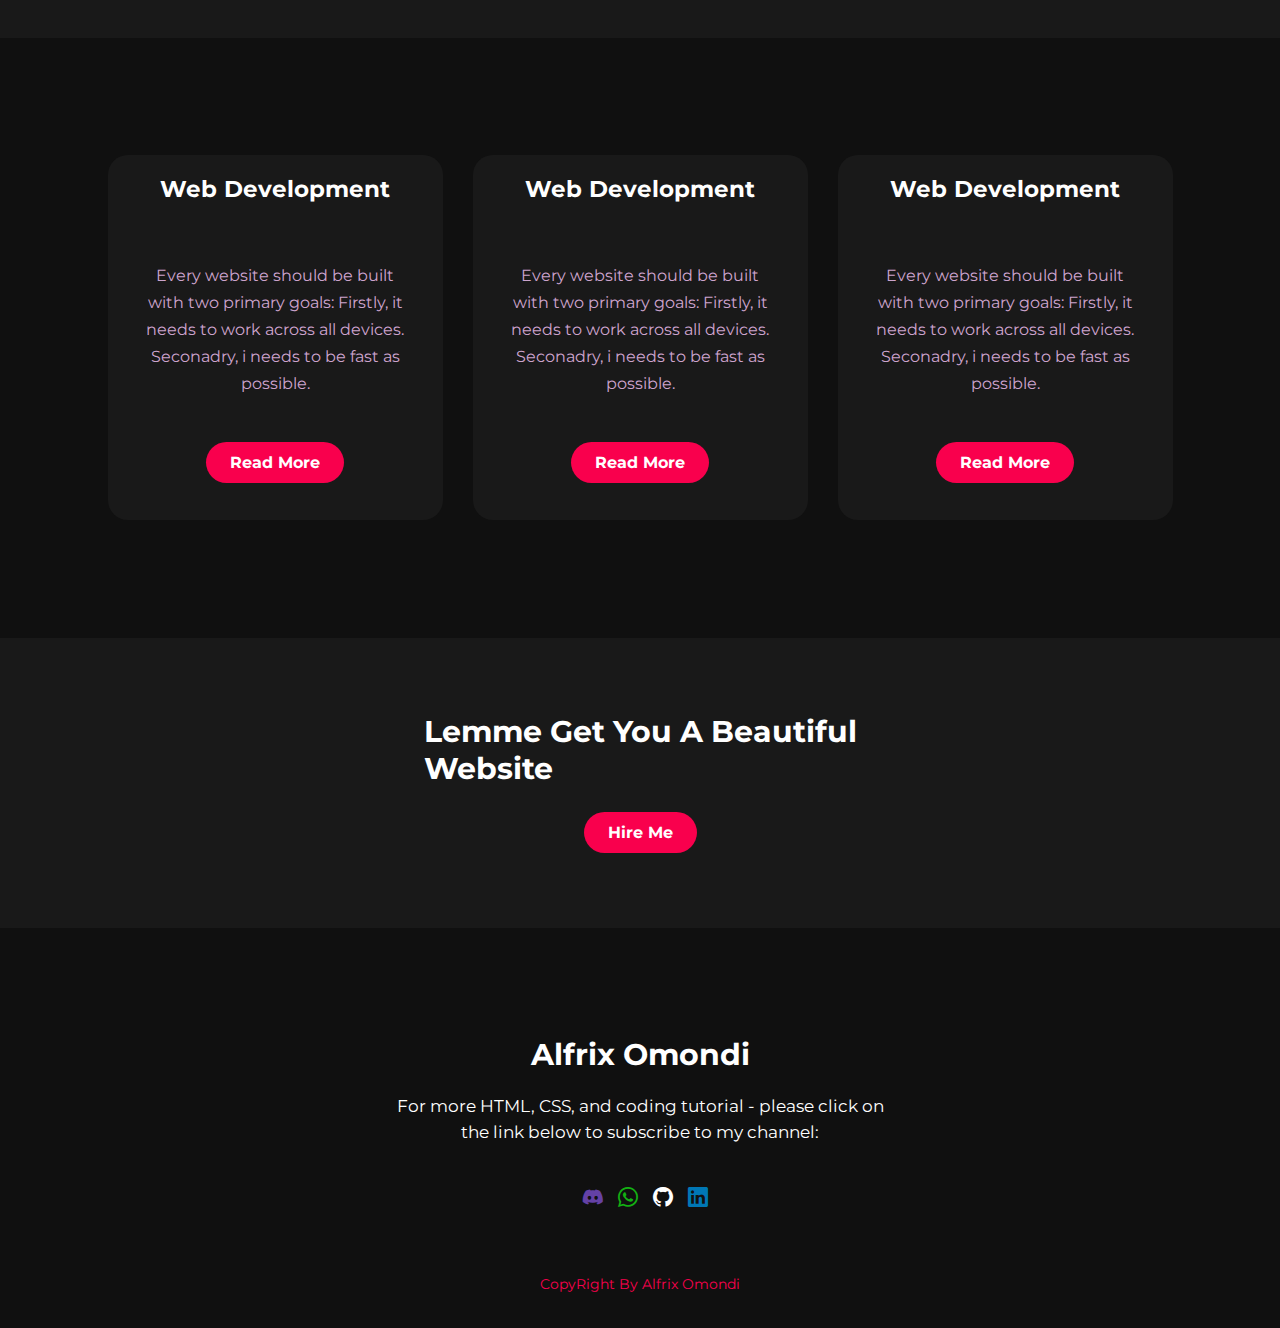
==== commit 5da57053: "upt" ====
--- a/index.html
+++ b/index.html
@@ -152,17 +152,17 @@
       
       <!------Footer Start------>
       <footer>
-        <p> Uncle Chung</p>
+        <p> Alfrix Omondi</p>
         <p>For more HTML, CSS, and  coding tutorial - please click on the link below to
           subscribe to my channel:</p>
           <div class="social">
-            <a class="all" href="http://www.instagram.com/tappy._"><i class="bi bi-discord" style="color: #6441a5;"></i></a>
+            <a class="all" href=""><i class="bi bi-discord" style="color: #6441a5;"></i></a>
             &nbsp;
-            <a class="all" href="http://www.instagram.com/tappy._"><i class="bi bi-whatsapp" style="color: #13b113;"></i></a>
+            <a class="all" href="http://wa.me/254793512402"><i class="bi bi-whatsapp" style="color: #13b113;"></i></a>
             &nbsp;
-            <a class="all" href="http://www.instagram.com/tappy._"><i class="bi bi-github" style="color: white;"></i></a>
+            <a class="all" href=""><i class="bi bi-github" style="color: white;"></i></a>
             &nbsp;
-            <a class="all" href="http://www.instagram.com/tappy._"><i class="bi bi-linkedin" style="color: #0077B5;"></i></a>          
+            <a class="all" href=""><i class="bi bi-linkedin" style="color: #0077B5;"></i></a>          
           </div>
           <p class="end">CopyRight By Alfrix Omondi</p>
       </footer>
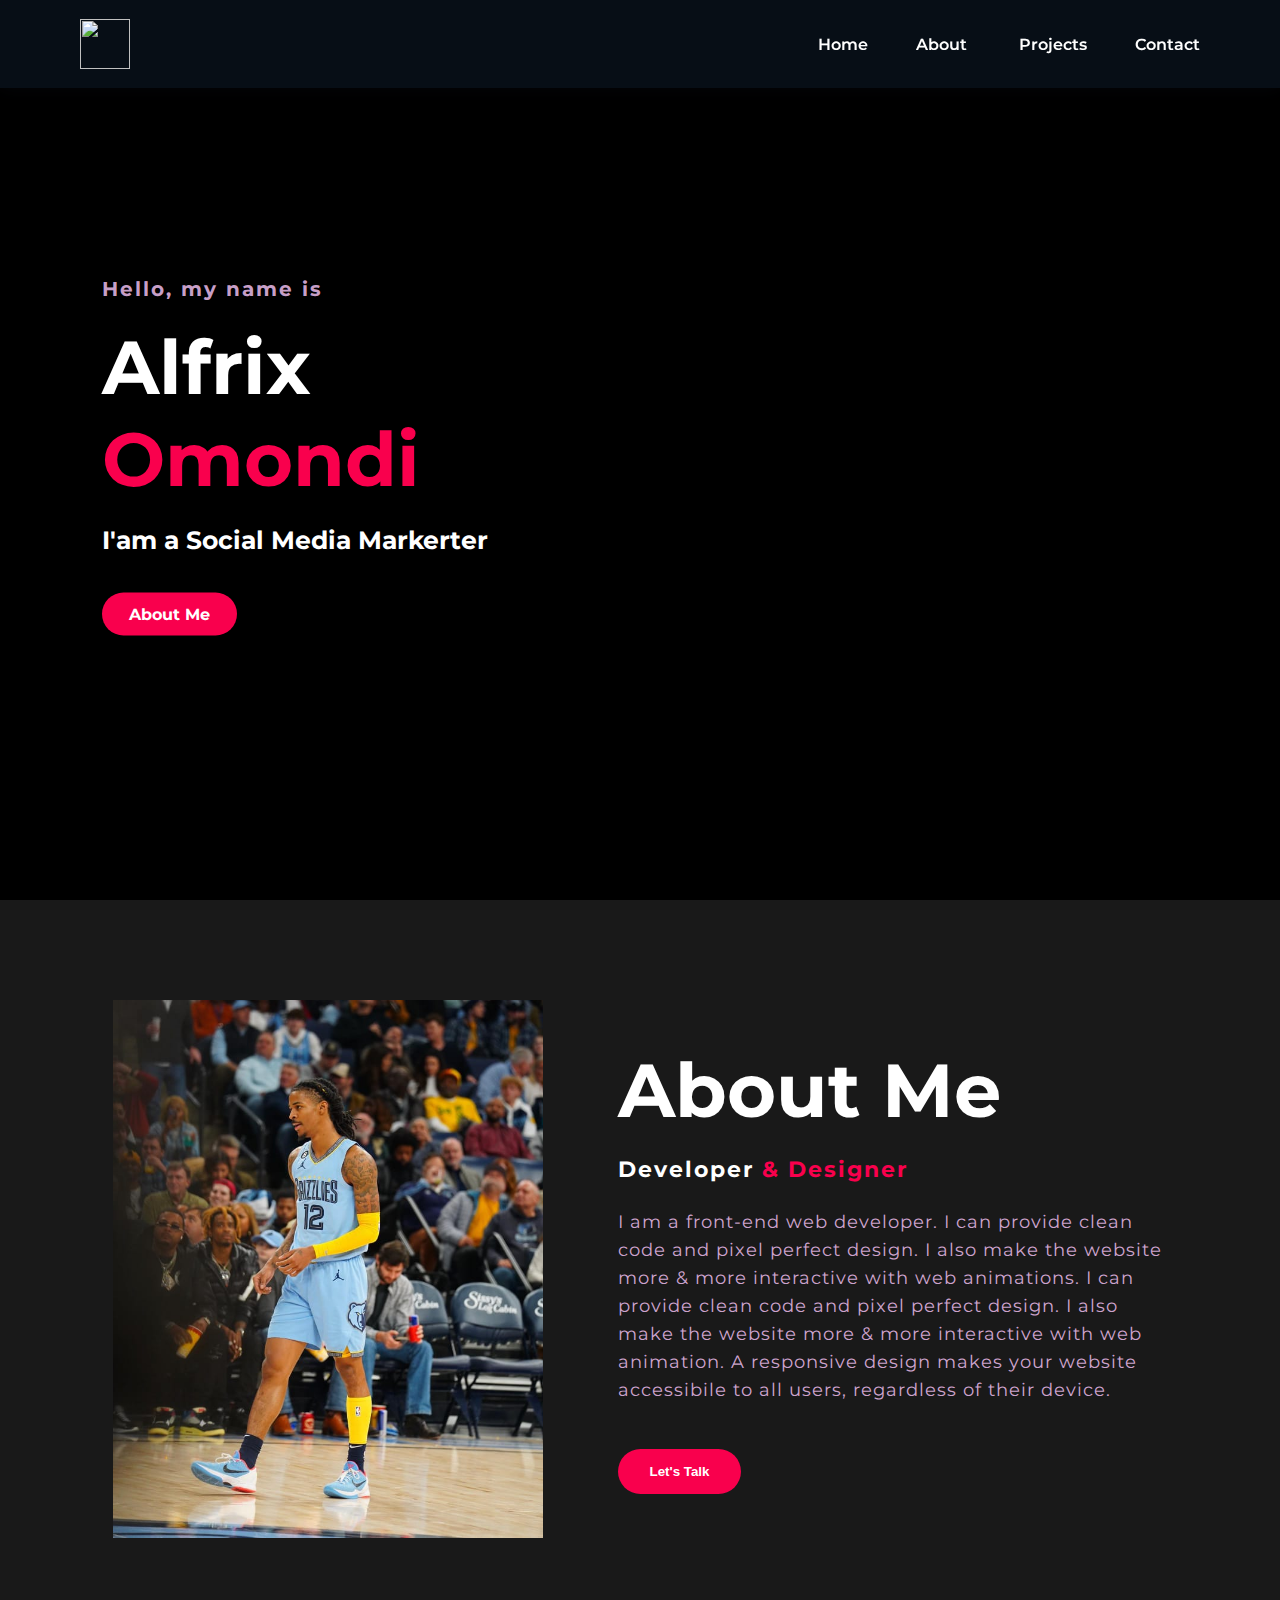
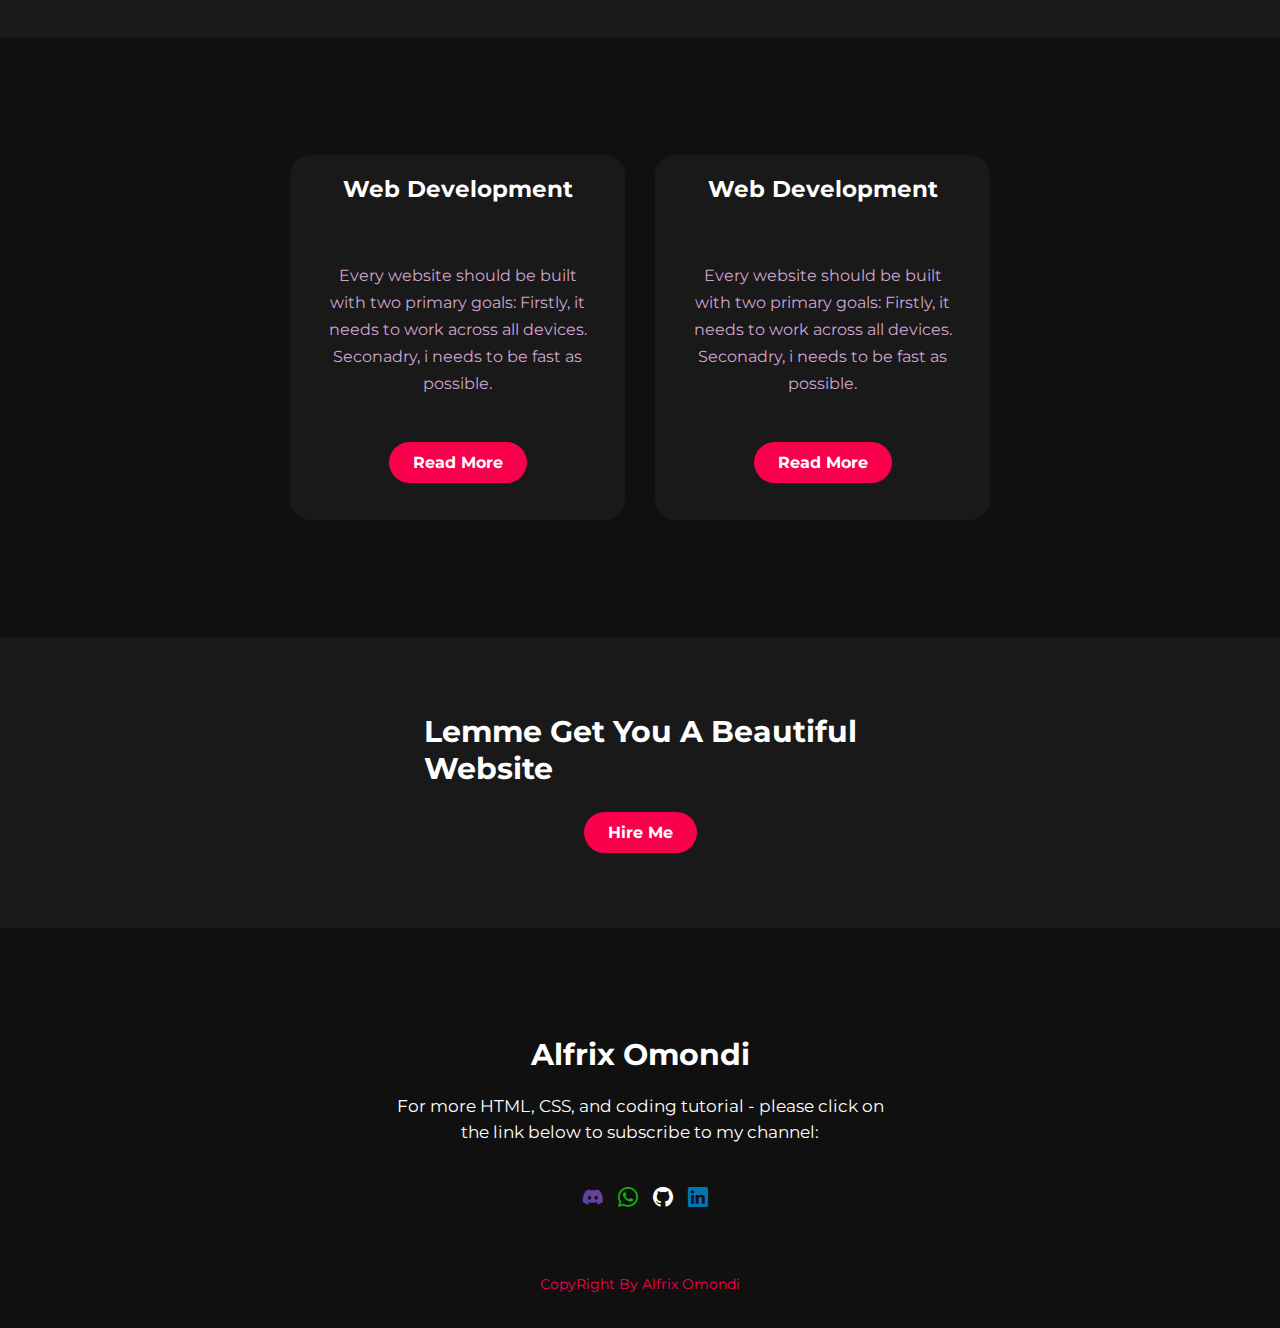
==== commit ee42f683: "upt" ====
--- a/index.html
+++ b/index.html
@@ -123,22 +123,7 @@
               </p>
             </div>
           </div>
-          <div class="card">
-            <h5>Web Development</h5>
-            <br>
-            <div class="pra">
-              <p>
-                Every website should be built with two primary goals: Firstly, it
-                needs to work across all devices. Seconadry, i needs to be fast as
-                possible.
-              </p>
-              
-              <p style="text-align: center">
-                <br>
-                <a class="button" href="#">Read More</a>
-              </p>
-            </div>
-          </div>
+          
         </div>
       </div>
   
@@ -147,7 +132,7 @@
       <!------Contact Me Start------>
       <div class="contact-me">
         <p>Lemme Get You A Beautiful <br> Website</p>
-        <a class="button-two" href="#">Hire Me</a>
+        <a class="button-two" href="appointment.html">Hire Me</a>
       </div>
       
       <!------Footer Start------>
--- a/style.css
+++ b/style.css
@@ -443,7 +443,7 @@
 
 
   .app-container {
-    padding-top: 100px;
+    padding-top: 400px;
     max-width: 800px;
     margin: 0 auto;
     padding: 20px;
@@ -883,7 +883,7 @@
   }
 
   .contact-inputs::placeholder {
-    color: #a9a9a9;
+    color: #202020;
   }
 
   .contact-left button {
